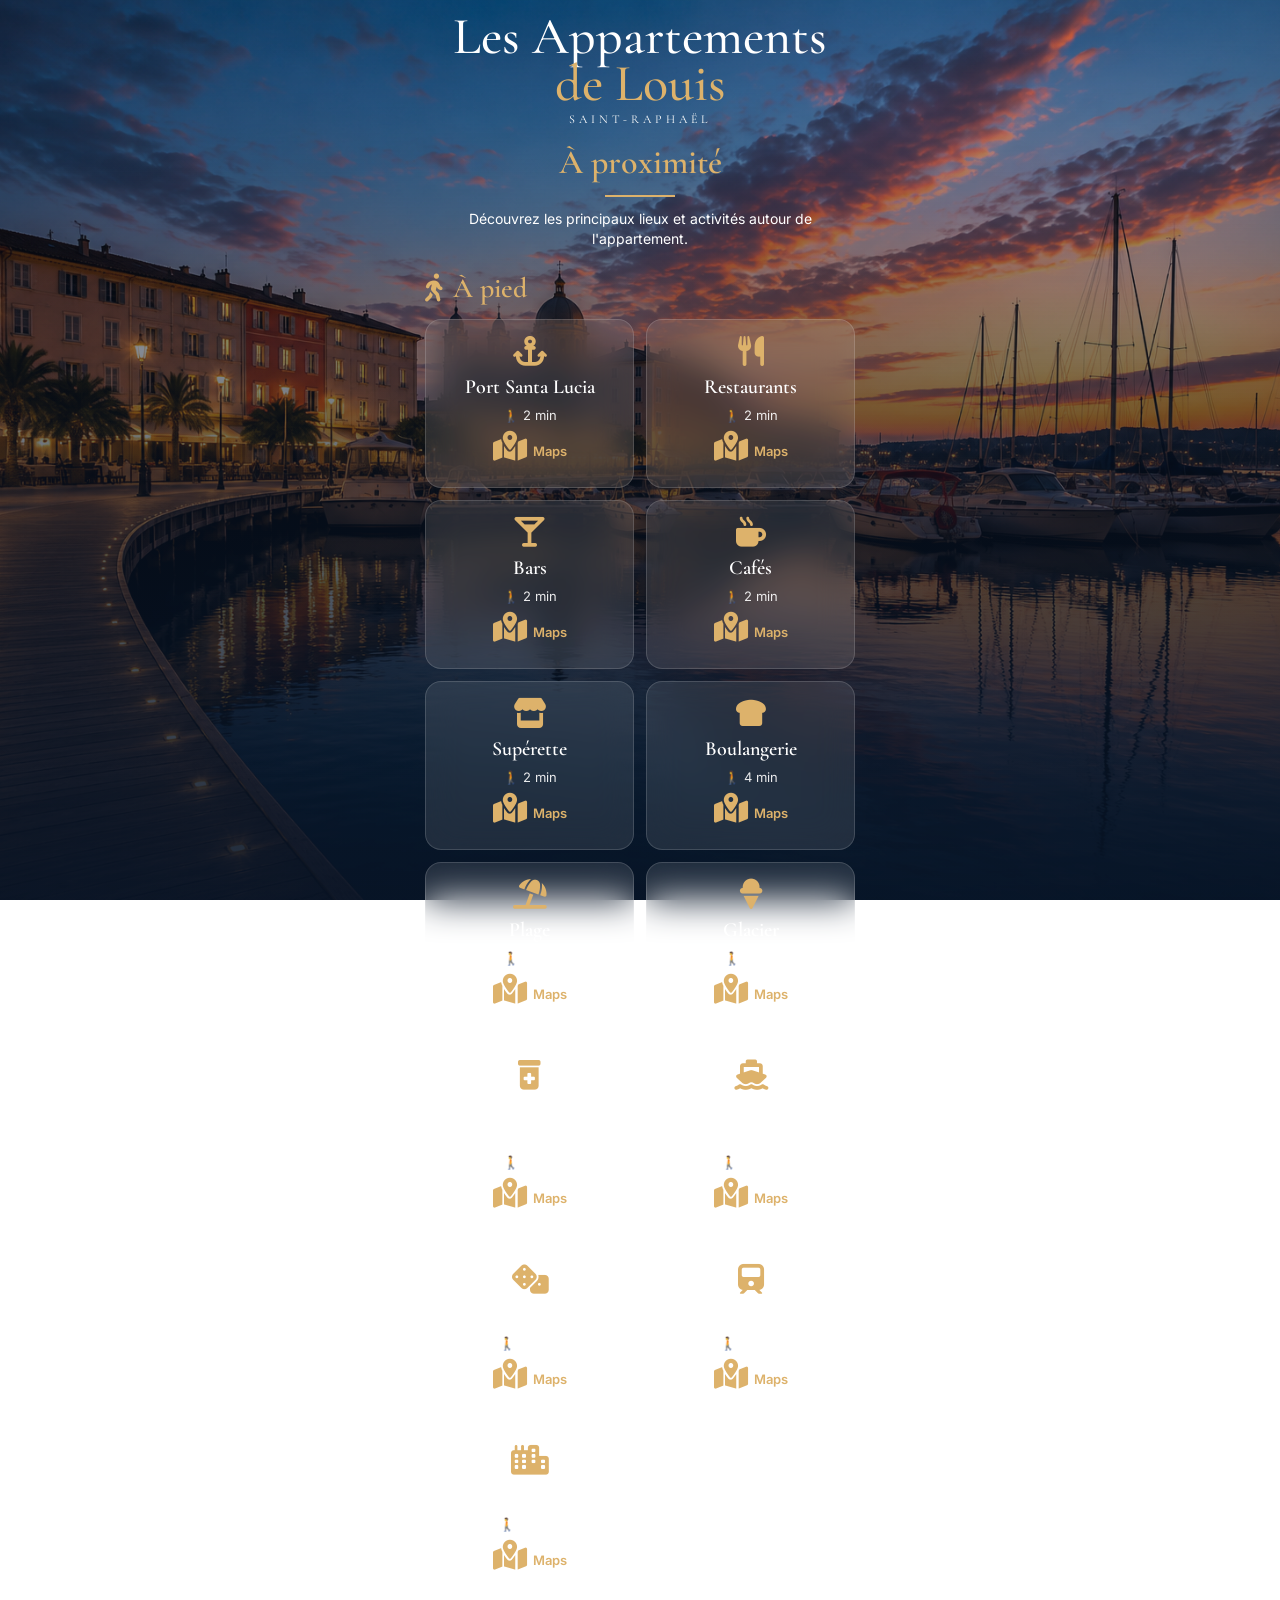
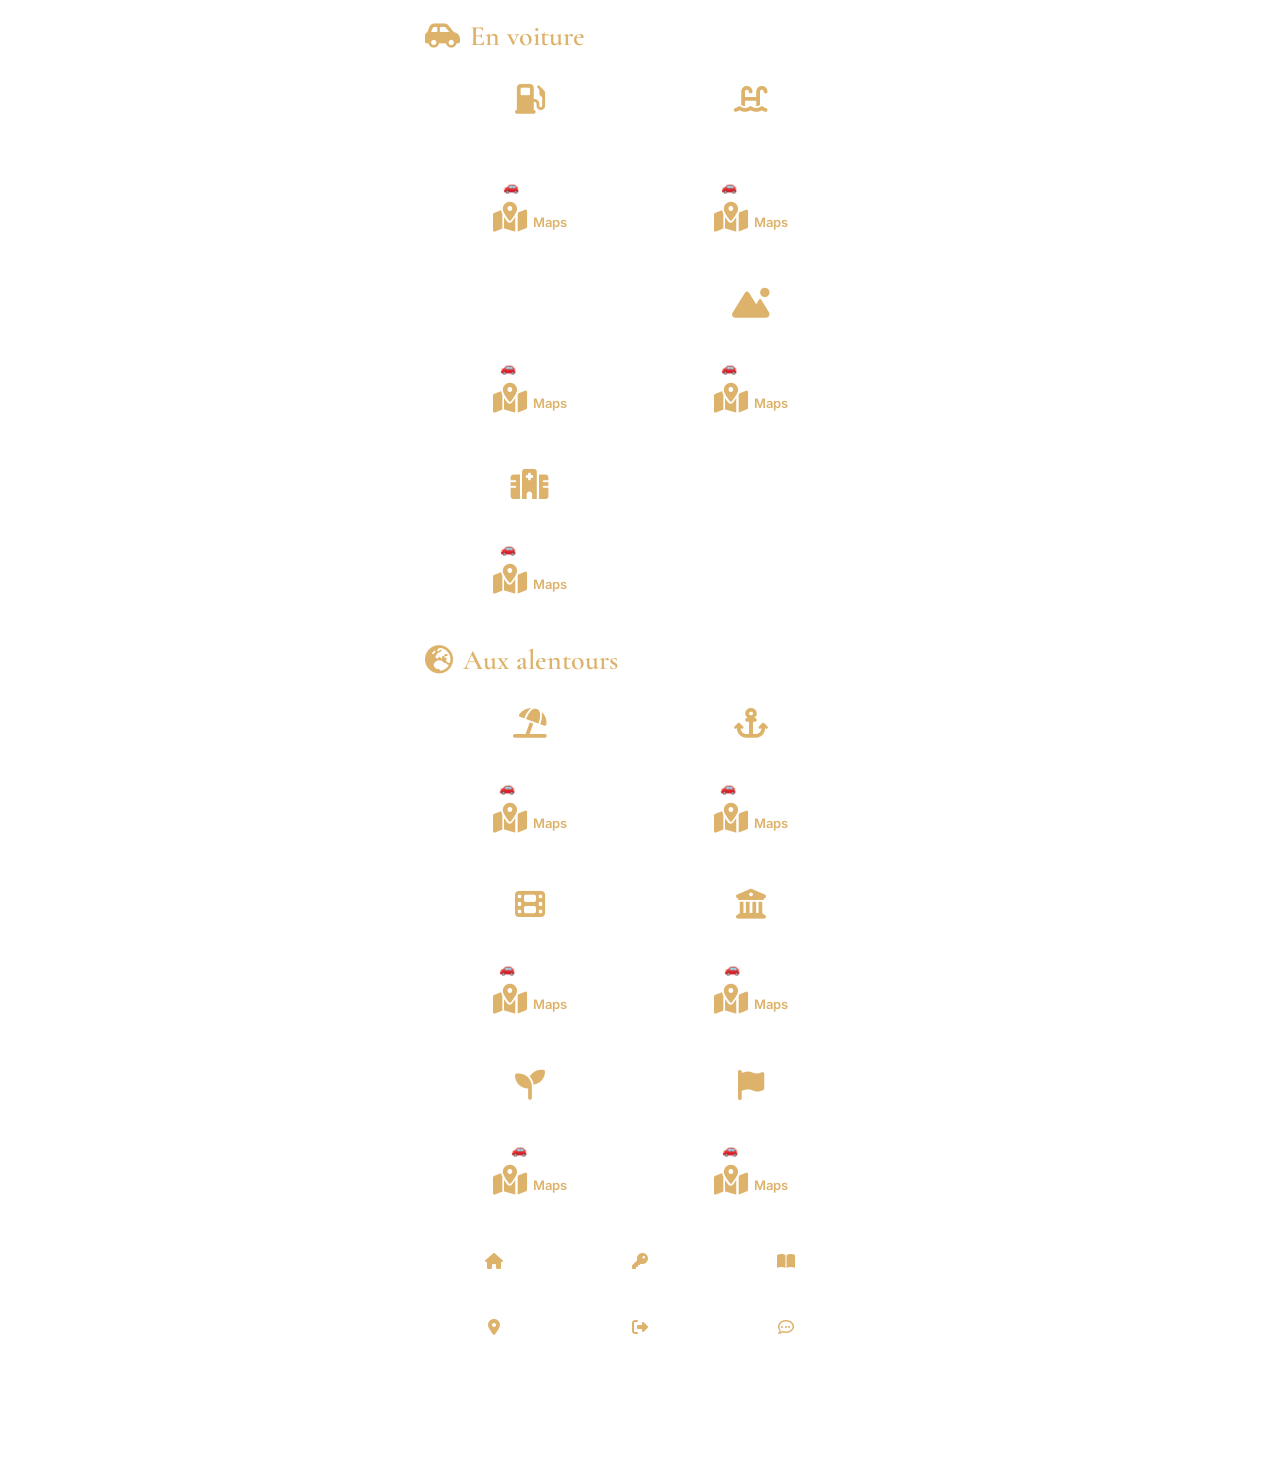
==== infos.html @ ccb54780 "Add files via upload" ====
<!DOCTYPE html>
<html lang="fr">

<head>

<meta charset="UTF-8">
<meta name="viewport" content="width=device-width,initial-scale=1.0">

<title>À proximité | Les Appartements de Louis</title>

<link rel="stylesheet" href="style.css">

<link rel="preconnect" href="https://fonts.googleapis.com">
<link rel="preconnect" href="https://fonts.gstatic.com" crossorigin>

<link href="https://fonts.googleapis.com/css2?family=Cormorant+Garamond:wght@400;500;600&family=Inter:wght@300;400;500;600;700&display=swap" rel="stylesheet">

<link rel="stylesheet"
href="https://cdnjs.cloudflare.com/ajax/libs/font-awesome/6.5.2/css/all.min.css">

<style>

.section-title{
display:flex;
align-items:center;
gap:10px;
margin:22px 0 14px;
font:600 28px "Cormorant Garamond",serif;
color:var(--gold);
}

.location-grid{
display:grid;
grid-template-columns:repeat(2,1fr);
gap:12px;
margin-bottom:22px;
}

.location-card{
display:flex;
flex-direction:column;
justify-content:space-between;
align-items:center;
text-align:center;
text-decoration:none;
color:#fff;
min-height:165px;
padding:16px 12px;
background:var(--glass);
backdrop-filter:blur(18px);
-webkit-backdrop-filter:blur(18px);
border:1px solid rgba(255,255,255,.15);
border-radius:16px;
transition:.20s;
}

.location-card:active{
transform:scale(.98);
}

.location-card i:first-child{
font-size:30px;
color:var(--gold);
margin-bottom:10px;
}

.location-card h4{
font:600 20px "Cormorant Garamond",serif;
line-height:1.15;
margin-bottom:8px;
}

.time{
margin-top:auto;
font-size:13px;
opacity:.9;
}

.maps{
display:flex;
align-items:center;
gap:6px;
margin-top:8px;
font-size:13px;
font-weight:600;
color:var(--gold);
}

.maps i{
font-size:14px;
color:var(--gold);
}

</style>

</head>

<body class="inner-page">

<div class="overlay"></div>

<main>

<div class="hero">

<div class="logo">

<h1>

<span class="white">Les Appartements</span><br>
<span class="gold">de Louis</span>

</h1>

<p>SAINT-RAPHAËL</p>

</div>

<section class="welcome">

<h2>À proximité</h2>

<div class="line"></div>

<p>

Découvrez les principaux lieux et activités autour de l'appartement.

</p>

</section>

<!-- ==========================================================
     À PIED
========================================================== -->

<h3 class="section-title">

<i class="fa-solid fa-person-walking"></i>

À pied

</h3>

<div class="location-grid">
  
  <a class="location-card"
href="https://www.google.com/maps/search/?api=1&query=Port+Santa+Lucia+Saint-Raphaël"
target="_blank">

<i class="fa-solid fa-anchor"></i>

<h4>Port Santa Lucia</h4>

<div class="time">🚶 2 min</div>

<div class="maps">
<i class="fa-solid fa-map-location-dot"></i>
Maps
</div>

</a>

<a class="location-card"
href="https://www.google.com/maps/search/?api=1&query=Restaurants+Port+Santa+Lucia+Saint-Raphaël"
target="_blank">

<i class="fa-solid fa-utensils"></i>

<h4>Restaurants</h4>

<div class="time">🚶 2 min</div>

<div class="maps">
<i class="fa-solid fa-map-location-dot"></i>
Maps
</div>

</a>

<a class="location-card"
href="https://www.google.com/maps/search/?api=1&query=Bars+Port+Santa+Lucia+Saint-Raphaël"
target="_blank">

<i class="fa-solid fa-martini-glass"></i>

<h4>Bars</h4>

<div class="time">🚶 2 min</div>

<div class="maps">
<i class="fa-solid fa-map-location-dot"></i>
Maps
</div>

</a>

<a class="location-card"
href="https://www.google.com/maps/search/?api=1&query=Cafés+Port+Santa+Lucia+Saint-Raphaël"
target="_blank">

<i class="fa-solid fa-mug-hot"></i>

<h4>Cafés</h4>

<div class="time">🚶 2 min</div>

<div class="maps">
<i class="fa-solid fa-map-location-dot"></i>
Maps
</div>

</a>

<a class="location-card"
href="https://www.google.com/maps/search/?api=1&query=Supérette+Port+Santa+Lucia+Saint-Raphaël"
target="_blank">

<i class="fa-solid fa-store"></i>

<h4>Supérette</h4>

<div class="time">🚶 2 min</div>

<div class="maps">
<i class="fa-solid fa-map-location-dot"></i>
Maps
</div>

</a>

<a class="location-card"
href="https://www.google.com/maps/search/?api=1&query=Boulangerie+Port+Santa+Lucia+Saint-Raphaël"
target="_blank">

<i class="fa-solid fa-bread-slice"></i>

<h4>Boulangerie</h4>

<div class="time">🚶 4 min</div>

<div class="maps">
<i class="fa-solid fa-map-location-dot"></i>
Maps
</div>

</a>

<a class="location-card"
href="https://www.google.com/maps/search/?api=1&query=Plage+Santa+Lucia+Saint-Raphaël"
target="_blank">

<i class="fa-solid fa-umbrella-beach"></i>

<h4>Plage</h4>

<div class="time">🚶 4 min</div>

<div class="maps">
<i class="fa-solid fa-map-location-dot"></i>
Maps
</div>

</a>

<a class="location-card"
href="https://www.google.com/maps/search/?api=1&query=Glacier+Port+Santa+Lucia+Saint-Raphaël"
target="_blank">

<i class="fa-solid fa-ice-cream"></i>

<h4>Glacier</h4>

<div class="time">🚶 4 min</div>

<div class="maps">
<i class="fa-solid fa-map-location-dot"></i>
Maps
</div>

</a>

<a class="location-card"
href="https://www.google.com/maps/search/?api=1&query=Pharmacie+Port+Santa+Lucia+Saint-Raphaël"
target="_blank">

<i class="fa-solid fa-prescription-bottle-medical"></i>

<h4>Pharmacie</h4>

<div class="time">🚶 6 min</div>

<div class="maps">
<i class="fa-solid fa-map-location-dot"></i>
Maps
</div>

</a>

<a class="location-card"
href="https://www.google.com/maps/search/?api=1&query=Embarcadère+Bateaux+Saint-Tropez+Saint-Raphaël"
target="_blank">

<i class="fa-solid fa-ship"></i>

<h4>Bateaux<br>Saint-Tropez</h4>

<div class="time">🚶 15 min</div>

<div class="maps">
<i class="fa-solid fa-map-location-dot"></i>
Maps
</div>

</a>

<a class="location-card"
href="https://www.google.com/maps/search/?api=1&query=Casino+Barrière+Saint-Raphaël"
target="_blank">

<i class="fa-solid fa-dice"></i>

<h4>Casino</h4>

<div class="time">🚶 20 min</div>

<div class="maps">
<i class="fa-solid fa-map-location-dot"></i>
Maps
</div>

</a>

<a class="location-card"
href="https://www.google.com/maps/search/?api=1&query=Gare+SNCF+Saint-Raphaël"
target="_blank">

<i class="fa-solid fa-train"></i>

<h4>Gare SNCF</h4>

<div class="time">🚶 20 min</div>

<div class="maps">
<i class="fa-solid fa-map-location-dot"></i>
Maps
</div>

</a>

<a class="location-card"
href="https://www.google.com/maps/search/?api=1&query=Centre-ville+Saint-Raphaël"
target="_blank">

<i class="fa-solid fa-city"></i>

<h4>Centre-ville</h4>

<div class="time">🚶 20 min</div>

<div class="maps">
<i class="fa-solid fa-map-location-dot"></i>
Maps
</div>

</a>

</div>

<!-- ==========================================================
     EN VOITURE
========================================================== -->

<h3 class="section-title">

<i class="fa-solid fa-car-side"></i>

En voiture

</h3>

<div class="location-grid">
  
  <a class="location-card"
href="https://www.google.com/maps/search/?api=1&query=50+Avenue+Commandant+Camille+Suzanne+83700+Saint-Raphaël"
target="_blank">

<i class="fa-solid fa-gas-pump"></i>

<h4>Hypermarché<br>+ Station</h4>

<div class="time">

🚗 5 min

</div>

<div class="maps">

<i class="fa-solid fa-map-location-dot"></i>

Maps

</div>

</a>

<a class="location-card"
href="https://www.google.com/maps/search/?api=1&query=Aqualand+Fréjus"
target="_blank">

<i class="fa-solid fa-water-ladder"></i>

<h4>Aqualand</h4>

<div class="time">

🚗 15 min

</div>

<div class="maps">

<i class="fa-solid fa-map-location-dot"></i>

Maps

</div>

</a>

<a class="location-card"
href="https://www.google.com/maps/search/?api=1&query=Luna+Park+Fréjus"
target="_blank">

<i class="fa-solid fa-ferris-wheel"></i>

<h4>Luna Park</h4>

<div class="time">

🚗 10 min

</div>

<div class="maps">

<i class="fa-solid fa-map-location-dot"></i>

Maps

</div>

</a>

<a class="location-card"
href="https://www.google.com/maps/search/?api=1&query=Massif+de+l'Estérel"
target="_blank">

<i class="fa-solid fa-mountain-sun"></i>

<h4>Massif de l'Estérel</h4>

<div class="time">

🚗 15 min

</div>

<div class="maps">

<i class="fa-solid fa-map-location-dot"></i>

Maps

</div>

</a>

<a class="location-card"
href="https://www.google.com/maps/search/?api=1&query=Centre+Hospitalier+Intercommunal+Fréjus+Saint-Raphaël"
target="_blank">

<i class="fa-solid fa-hospital"></i>

<h4>Hôpital</h4>

<div class="time">

🚗 15 min

</div>

<div class="maps">

<i class="fa-solid fa-map-location-dot"></i>

Maps

</div>

</a>

</div>

<!-- ==========================================================
     AUX ALENTOURS
========================================================== -->

<h3 class="section-title">

<i class="fa-solid fa-earth-europe"></i>

Aux alentours

</h3>

<div class="location-grid">

<a class="location-card"
href="https://www.google.com/maps/search/?api=1&query=Sainte-Maxime"
target="_blank">

<i class="fa-solid fa-umbrella-beach"></i>

<h4>Sainte-Maxime</h4>

<div class="time">

🚗 30 min

</div>

<div class="maps">

<i class="fa-solid fa-map-location-dot"></i>

Maps

</div>

</a>

<a class="location-card"
href="https://www.google.com/maps/search/?api=1&query=Saint-Tropez"
target="_blank">

<i class="fa-solid fa-anchor"></i>

<h4>Saint-Tropez</h4>

<div class="time">

🚗 50 min

</div>

<div class="maps">

<i class="fa-solid fa-map-location-dot"></i>

Maps

</div>

</a>

<a class="location-card"
href="https://www.google.com/maps/search/?api=1&query=Cannes"
target="_blank">

<i class="fa-solid fa-film"></i>

<h4>Cannes</h4>

<div class="time">

🚗 45 min

</div>

<div class="maps">

<i class="fa-solid fa-map-location-dot"></i>

Maps

</div>

</a>

<a class="location-card"
href="https://www.google.com/maps/search/?api=1&query=Monaco"
target="_blank">

<i class="fa-solid fa-building-columns"></i>

<h4>Monaco</h4>

<div class="time">

🚗 1 h 15

</div>

<div class="maps">

<i class="fa-solid fa-map-location-dot"></i>

Maps

</div>

</a>

<a class="location-card"
href="https://www.google.com/maps/search/?api=1&query=Grasse"
target="_blank">

<i class="fa-solid fa-seedling"></i>

<h4>Grasse</h4>

<div class="time">

🚗 1 h

</div>

<div class="maps">

<i class="fa-solid fa-map-location-dot"></i>

Maps

</div>

</a>

<a class="location-card"
href="https://www.google.com/maps/search/?api=1&query=Vintimille+Italie"
target="_blank">

<i class="fa-solid fa-flag"></i>

<h4>Italie</h4>

<div class="time">

🚗 1 h 30

</div>

<div class="maps">

<i class="fa-solid fa-map-location-dot"></i>

Maps

</div>

</a>

</div>

<!-- ==========================================================
     NAVIGATION
========================================================== -->

<div class="mini-navigation">

<a class="mini-nav" href="index.html">
<i class="fa-solid fa-house"></i>
<span>Accueil</span>
</a>

<a class="mini-nav" href="arrivee.html">
<i class="fa-solid fa-key"></i>
<span>Arrivée</span>
</a>

<a class="mini-nav" href="guide.html">
<i class="fa-solid fa-book-open"></i>
<span>Guide</span>
</a>

<a class="mini-nav" href="proximite.html">
<i class="fa-solid fa-location-dot"></i>
<span>À proximité</span>
</a>

<a class="mini-nav" href="depart.html">
<i class="fa-solid fa-right-from-bracket"></i>
<span>Départ</span>
</a>

<a class="mini-nav" href="assistance.html">
<i class="fa-regular fa-comment-dots"></i>
<span>Assistance</span>
</a>

</div>

<footer>

<h5>

LES APPARTEMENTS DE LOUIS

</h5>

<p>

Nous vous souhaitons un excellent séjour à Saint-Raphaël.

</p>

</footer>

</div>

</main>

<script>

document.querySelectorAll(".location-card").forEach(card=>{

card.addEventListener("touchstart",()=>{

card.style.transform="scale(.98)";

});

card.addEventListener("touchend",()=>{

setTimeout(()=>{

card.style.transform="scale(1)";

},120);

});

});

</script>

</body>

</html>
---- style.css ----
/* STYLE.CSS V9 - MOBILE OPTIMISÉ */

:root{
--gold:#ddb26b;
--glass:rgba(255,255,255,.10);
--radius:16px;
}

*{margin:0;padding:0;box-sizing:border-box}
html{scroll-behavior:smooth}

body{
font-family:'Inter',sans-serif;
color:#fff;
background:url("hero.png") center/cover no-repeat fixed;
min-height:100vh;
overflow-x:hidden;
}
body:not(.inner-page){overflow:hidden}
body.inner-page{overflow-y:auto}

.overlay{
position:fixed;
inset:0;
background:linear-gradient(to bottom,
rgba(8,20,38,.18),
rgba(8,20,38,.45),
rgba(8,20,38,.72),
rgba(8,20,38,.92));
}

main{
position:relative;
z-index:2;
display:flex;
justify-content:center;
padding:14px 14px 20px;
}

.hero{width:100%;max-width:430px}

.logo{text-align:center;margin-bottom:16px}
.logo h1{font:500 52px "Cormorant Garamond",serif;line-height:.9}
.logo p{margin-top:4px;font:12px "Cormorant Garamond",serif;letter-spacing:4px}
.white{color:#fff}
.gold{color:var(--gold)}

.welcome{text-align:center;margin-bottom:16px}
.welcome h2{font:600 34px "Cormorant Garamond",serif;color:var(--gold)}
.welcome h3{margin-top:8px;font-size:16px;font-weight:300}
.line{width:70px;height:2px;background:var(--gold);margin:12px auto}
.welcome p{font-size:14px;line-height:1.45}

.cards{
display:grid;
grid-template-columns:repeat(2,1fr);
gap:10px;
margin:18px 0;
}

.card,.info-card,.mini-nav{
background:var(--glass);
backdrop-filter:blur(18px);
-webkit-backdrop-filter:blur(18px);
border:1px solid rgba(255,255,255,.15);
border-radius:var(--radius);
}

.card{
min-height:82px;
padding:12px;
display:flex;
flex-direction:column;
justify-content:center;
align-items:center;
text-align:center;
text-decoration:none;
color:#fff;
}

.card i{font-size:22px;color:var(--gold);margin-bottom:6px}
.card h4{font:600 18px "Cormorant Garamond",serif}

.info-card{
margin-top:8px;
padding:10px;
}

.info-card h3{
display:flex;
align-items:center;
gap:8px;
font:600 22px "Cormorant Garamond",serif;
margin-bottom:10px;
}

.info-card p{
font-size:14px;
line-height:1.4;
opacity:.92;
}

.double-card{display:block}

.mini-card{
padding:8px;
margin-bottom:8px;
border-radius:14px;
background:rgba(255,255,255,.05);
border:1px solid rgba(255,255,255,.10);
text-align:center;
}

.mini-card h4{
font-size:16px;
margin:4px 0;
}

.access-code{
margin:6px 0;
padding:10px 8px;
font-size:22px;
font-weight:700;
letter-spacing:0;
white-space:nowrap;
overflow:hidden;
text-overflow:ellipsis;
background:linear-gradient(#efc980,#ddb26b);
color:#222;
border-radius:12px;
}

.warning{
margin-top:8px;
padding:8px;
font-size:13px;
font-weight:700;
background:rgba(221,178,107,.14);
border:1px solid rgba(221,178,107,.45);
border-radius:12px;
}

.steps{display:flex;flex-direction:column;gap:6px}
.step{display:flex;gap:8px;align-items:flex-start}
.step div{font-size:14px;font-weight:500;line-height:1.35}

.step-number{
width:22px;
height:22px;
border-radius:50%;
background:var(--gold);
color:#222;
font-size:13px;
font-weight:700;
display:flex;
align-items:center;
justify-content:center;
flex-shrink:0;
}

video{
width:100%;
height:170px;
object-fit:cover;
border-radius:12px;
margin-top:8px;
}

.button{
display:flex;
justify-content:center;
align-items:center;
gap:8px;
padding:12px;
margin-top:12px;
border-radius:15px;
background:linear-gradient(#efc980,#ddb26b);
color:#222;
font-size:15px;
font-weight:700;
text-decoration:none;
}

.mini-navigation{
display:grid;
grid-template-columns:repeat(3,1fr);
gap:8px;
margin-top:14px;
}

.mini-nav{
padding:8px 4px;
text-align:center;
text-decoration:none;
color:#fff;
}

.mini-nav i{display:block;color:var(--gold);margin-bottom:4px}
.mini-nav span{font-size:11px}

footer{
text-align:center;
margin-top:18px;
padding-bottom:18px;
}
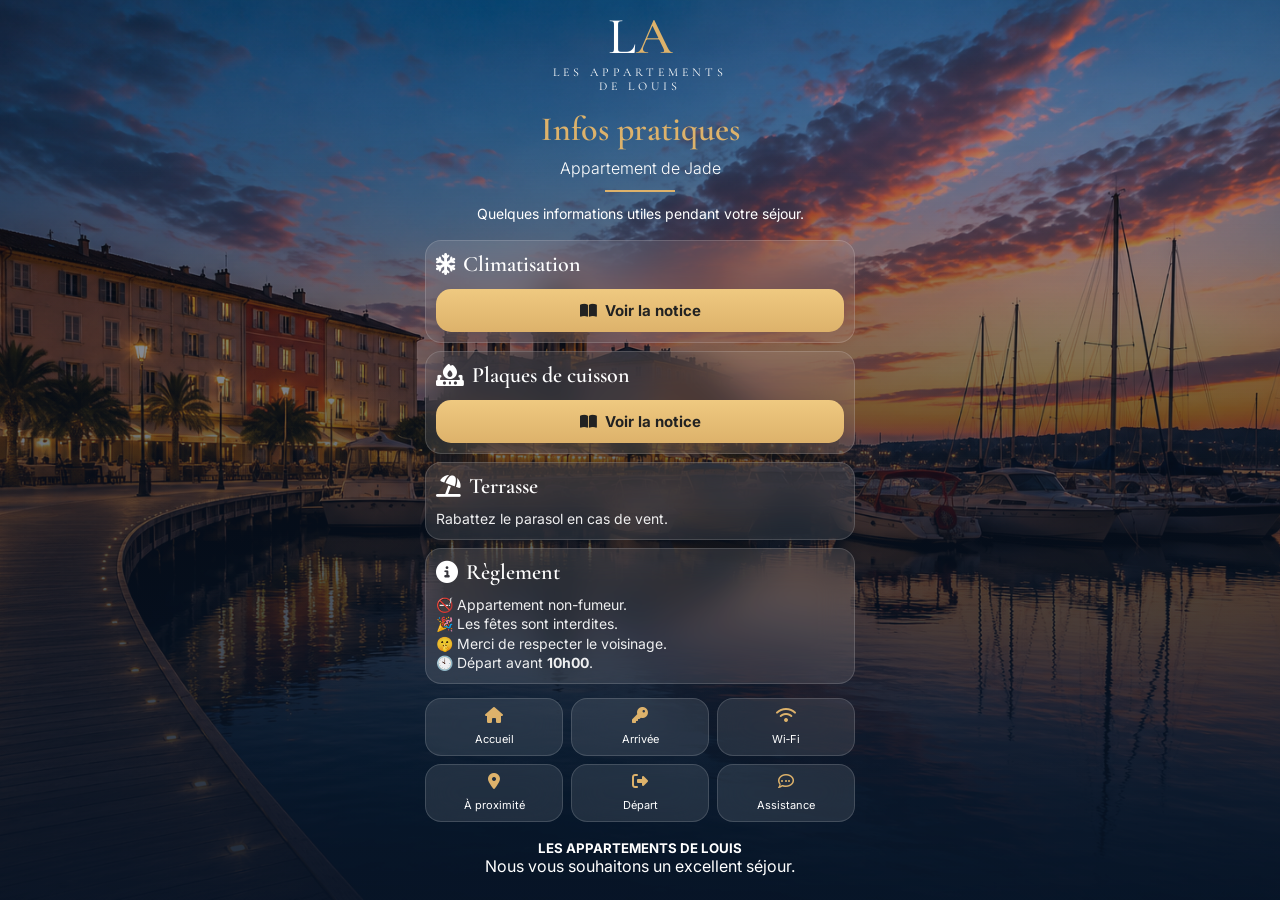
==== commit b1ac0620: "Update infos.html" ====
--- a/infos.html
+++ b/infos.html
@@ -1,98 +1,13 @@
 <!DOCTYPE html>
 <html lang="fr">
-
 <head>
-
 <meta charset="UTF-8">
-<meta name="viewport" content="width=device-width,initial-scale=1.0">
-
-<title>À proximité | Les Appartements de Louis</title>
+<meta name="viewport" content="width=device-width, initial-scale=1.0">
+<title>Infos pratiques | Appartement de Jade</title>
 
 <link rel="stylesheet" href="style.css">
-
-<link rel="preconnect" href="https://fonts.googleapis.com">
-<link rel="preconnect" href="https://fonts.gstatic.com" crossorigin>
-
-<link href="https://fonts.googleapis.com/css2?family=Cormorant+Garamond:wght@400;500;600&family=Inter:wght@300;400;500;600;700&display=swap" rel="stylesheet">
-
-<link rel="stylesheet"
-href="https://cdnjs.cloudflare.com/ajax/libs/font-awesome/6.5.2/css/all.min.css">
-
-<style>
-
-.section-title{
-display:flex;
-align-items:center;
-gap:10px;
-margin:22px 0 14px;
-font:600 28px "Cormorant Garamond",serif;
-color:var(--gold);
-}
-
-.location-grid{
-display:grid;
-grid-template-columns:repeat(2,1fr);
-gap:12px;
-margin-bottom:22px;
-}
-
-.location-card{
-display:flex;
-flex-direction:column;
-justify-content:space-between;
-align-items:center;
-text-align:center;
-text-decoration:none;
-color:#fff;
-min-height:165px;
-padding:16px 12px;
-background:var(--glass);
-backdrop-filter:blur(18px);
--webkit-backdrop-filter:blur(18px);
-border:1px solid rgba(255,255,255,.15);
-border-radius:16px;
-transition:.20s;
-}
-
-.location-card:active{
-transform:scale(.98);
-}
-
-.location-card i:first-child{
-font-size:30px;
-color:var(--gold);
-margin-bottom:10px;
-}
-
-.location-card h4{
-font:600 20px "Cormorant Garamond",serif;
-line-height:1.15;
-margin-bottom:8px;
-}
-
-.time{
-margin-top:auto;
-font-size:13px;
-opacity:.9;
-}
-
-.maps{
-display:flex;
-align-items:center;
-gap:6px;
-margin-top:8px;
-font-size:13px;
-font-weight:600;
-color:var(--gold);
-}
-
-.maps i{
-font-size:14px;
-color:var(--gold);
-}
-
-</style>
-
+<link href="https://fonts.googleapis.com/css2?family=Cormorant+Garamond:wght@400;600&family=Inter:wght@300;400;500;600;700&display=swap" rel="stylesheet">
+<link rel="stylesheet" href="https://cdnjs.cloudflare.com/ajax/libs/font-awesome/6.6.0/css/all.min.css">
 </head>
 
 <body class="inner-page">
@@ -100,651 +15,65 @@
 <div class="overlay"></div>
 
 <main>
-
-<div class="hero">
+<section class="hero">
 
 <div class="logo">
-
-<h1>
-
-<span class="white">Les Appartements</span><br>
-<span class="gold">de Louis</span>
-
-</h1>
-
-<p>SAINT-RAPHAËL</p>
-
+<h1><span class="white">L</span><span class="gold">A</span></h1>
+<p>LES APPARTEMENTS<br>DE LOUIS</p>
 </div>
 
 <section class="welcome">
+<h2>Infos pratiques</h2>
+<h3>Appartement de Jade</h3>
+<div class="line"></div>
+<p>Quelques informations utiles pendant votre séjour.</p>
+</section>
 
-<h2>À proximité</h2>
+<section class="info-card">
+<h3><i class="fa-solid fa-snowflake"></i> Climatisation</h3>
+<a href="notice-clim.jpg" class="button">
+<i class="fa-solid fa-book-open"></i>
+<span>Voir la notice</span>
+</a>
+</section>
 
-<div class="line"></div>
+<section class="info-card">
+<h3><i class="fa-solid fa-fire-burner"></i> Plaques de cuisson</h3>
+<a href="notice-plaques.jpg" class="button">
+<i class="fa-solid fa-book-open"></i>
+<span>Voir la notice</span>
+</a>
+</section>
 
-<p>
+<section class="info-card">
+<h3><i class="fa-solid fa-umbrella-beach"></i> Terrasse</h3>
+<p>Rabattez le parasol en cas de vent.</p>
+</section>
 
-Découvrez les principaux lieux et activités autour de l'appartement.
+<section class="info-card">
+<h3><i class="fa-solid fa-circle-info"></i> Règlement</h3>
+<p>🚭 Appartement non-fumeur.</p>
+<p>🎉 Les fêtes sont interdites.</p>
+<p>🤫 Merci de respecter le voisinage.</p>
+<p>🕙 Départ avant <strong>10h00</strong>.</p>
+</section>
 
-</p>
+<section class="mini-navigation">
+<a href="index.html" class="mini-nav"><i class="fa-solid fa-house"></i><span>Accueil</span></a>
+<a href="arrivee.html" class="mini-nav"><i class="fa-solid fa-key"></i><span>Arrivée</span></a>
+<a href="wifi.html" class="mini-nav"><i class="fa-solid fa-wifi"></i><span>Wi‑Fi</span></a>
+<a href="proximite.html" class="mini-nav"><i class="fa-solid fa-location-dot"></i><span>À proximité</span></a>
+<a href="depart.html" class="mini-nav"><i class="fa-solid fa-right-from-bracket"></i><span>Départ</span></a>
+<a href="assistance.html" class="mini-nav"><i class="fa-regular fa-comment-dots"></i><span>Assistance</span></a>
+</section>
+
+<footer>
+<h5>LES APPARTEMENTS DE LOUIS</h5>
+<p>Nous vous souhaitons un excellent séjour.</p>
+</footer>
 
 </section>
-
-<!-- ==========================================================
-     À PIED
-========================================================== -->
-
-<h3 class="section-title">
-
-<i class="fa-solid fa-person-walking"></i>
-
-À pied
-
-</h3>
-
-<div class="location-grid">
-  
-  <a class="location-card"
-href="https://www.google.com/maps/search/?api=1&query=Port+Santa+Lucia+Saint-Raphaël"
-target="_blank">
-
-<i class="fa-solid fa-anchor"></i>
-
-<h4>Port Santa Lucia</h4>
-
-<div class="time">🚶 2 min</div>
-
-<div class="maps">
-<i class="fa-solid fa-map-location-dot"></i>
-Maps
-</div>
-
-</a>
-
-<a class="location-card"
-href="https://www.google.com/maps/search/?api=1&query=Restaurants+Port+Santa+Lucia+Saint-Raphaël"
-target="_blank">
-
-<i class="fa-solid fa-utensils"></i>
-
-<h4>Restaurants</h4>
-
-<div class="time">🚶 2 min</div>
-
-<div class="maps">
-<i class="fa-solid fa-map-location-dot"></i>
-Maps
-</div>
-
-</a>
-
-<a class="location-card"
-href="https://www.google.com/maps/search/?api=1&query=Bars+Port+Santa+Lucia+Saint-Raphaël"
-target="_blank">
-
-<i class="fa-solid fa-martini-glass"></i>
-
-<h4>Bars</h4>
-
-<div class="time">🚶 2 min</div>
-
-<div class="maps">
-<i class="fa-solid fa-map-location-dot"></i>
-Maps
-</div>
-
-</a>
-
-<a class="location-card"
-href="https://www.google.com/maps/search/?api=1&query=Cafés+Port+Santa+Lucia+Saint-Raphaël"
-target="_blank">
-
-<i class="fa-solid fa-mug-hot"></i>
-
-<h4>Cafés</h4>
-
-<div class="time">🚶 2 min</div>
-
-<div class="maps">
-<i class="fa-solid fa-map-location-dot"></i>
-Maps
-</div>
-
-</a>
-
-<a class="location-card"
-href="https://www.google.com/maps/search/?api=1&query=Supérette+Port+Santa+Lucia+Saint-Raphaël"
-target="_blank">
-
-<i class="fa-solid fa-store"></i>
-
-<h4>Supérette</h4>
-
-<div class="time">🚶 2 min</div>
-
-<div class="maps">
-<i class="fa-solid fa-map-location-dot"></i>
-Maps
-</div>
-
-</a>
-
-<a class="location-card"
-href="https://www.google.com/maps/search/?api=1&query=Boulangerie+Port+Santa+Lucia+Saint-Raphaël"
-target="_blank">
-
-<i class="fa-solid fa-bread-slice"></i>
-
-<h4>Boulangerie</h4>
-
-<div class="time">🚶 4 min</div>
-
-<div class="maps">
-<i class="fa-solid fa-map-location-dot"></i>
-Maps
-</div>
-
-</a>
-
-<a class="location-card"
-href="https://www.google.com/maps/search/?api=1&query=Plage+Santa+Lucia+Saint-Raphaël"
-target="_blank">
-
-<i class="fa-solid fa-umbrella-beach"></i>
-
-<h4>Plage</h4>
-
-<div class="time">🚶 4 min</div>
-
-<div class="maps">
-<i class="fa-solid fa-map-location-dot"></i>
-Maps
-</div>
-
-</a>
-
-<a class="location-card"
-href="https://www.google.com/maps/search/?api=1&query=Glacier+Port+Santa+Lucia+Saint-Raphaël"
-target="_blank">
-
-<i class="fa-solid fa-ice-cream"></i>
-
-<h4>Glacier</h4>
-
-<div class="time">🚶 4 min</div>
-
-<div class="maps">
-<i class="fa-solid fa-map-location-dot"></i>
-Maps
-</div>
-
-</a>
-
-<a class="location-card"
-href="https://www.google.com/maps/search/?api=1&query=Pharmacie+Port+Santa+Lucia+Saint-Raphaël"
-target="_blank">
-
-<i class="fa-solid fa-prescription-bottle-medical"></i>
-
-<h4>Pharmacie</h4>
-
-<div class="time">🚶 6 min</div>
-
-<div class="maps">
-<i class="fa-solid fa-map-location-dot"></i>
-Maps
-</div>
-
-</a>
-
-<a class="location-card"
-href="https://www.google.com/maps/search/?api=1&query=Embarcadère+Bateaux+Saint-Tropez+Saint-Raphaël"
-target="_blank">
-
-<i class="fa-solid fa-ship"></i>
-
-<h4>Bateaux<br>Saint-Tropez</h4>
-
-<div class="time">🚶 15 min</div>
-
-<div class="maps">
-<i class="fa-solid fa-map-location-dot"></i>
-Maps
-</div>
-
-</a>
-
-<a class="location-card"
-href="https://www.google.com/maps/search/?api=1&query=Casino+Barrière+Saint-Raphaël"
-target="_blank">
-
-<i class="fa-solid fa-dice"></i>
-
-<h4>Casino</h4>
-
-<div class="time">🚶 20 min</div>
-
-<div class="maps">
-<i class="fa-solid fa-map-location-dot"></i>
-Maps
-</div>
-
-</a>
-
-<a class="location-card"
-href="https://www.google.com/maps/search/?api=1&query=Gare+SNCF+Saint-Raphaël"
-target="_blank">
-
-<i class="fa-solid fa-train"></i>
-
-<h4>Gare SNCF</h4>
-
-<div class="time">🚶 20 min</div>
-
-<div class="maps">
-<i class="fa-solid fa-map-location-dot"></i>
-Maps
-</div>
-
-</a>
-
-<a class="location-card"
-href="https://www.google.com/maps/search/?api=1&query=Centre-ville+Saint-Raphaël"
-target="_blank">
-
-<i class="fa-solid fa-city"></i>
-
-<h4>Centre-ville</h4>
-
-<div class="time">🚶 20 min</div>
-
-<div class="maps">
-<i class="fa-solid fa-map-location-dot"></i>
-Maps
-</div>
-
-</a>
-
-</div>
-
-<!-- ==========================================================
-     EN VOITURE
-========================================================== -->
-
-<h3 class="section-title">
-
-<i class="fa-solid fa-car-side"></i>
-
-En voiture
-
-</h3>
-
-<div class="location-grid">
-  
-  <a class="location-card"
-href="https://www.google.com/maps/search/?api=1&query=50+Avenue+Commandant+Camille+Suzanne+83700+Saint-Raphaël"
-target="_blank">
-
-<i class="fa-solid fa-gas-pump"></i>
-
-<h4>Hypermarché<br>+ Station</h4>
-
-<div class="time">
-
-🚗 5 min
-
-</div>
-
-<div class="maps">
-
-<i class="fa-solid fa-map-location-dot"></i>
-
-Maps
-
-</div>
-
-</a>
-
-<a class="location-card"
-href="https://www.google.com/maps/search/?api=1&query=Aqualand+Fréjus"
-target="_blank">
-
-<i class="fa-solid fa-water-ladder"></i>
-
-<h4>Aqualand</h4>
-
-<div class="time">
-
-🚗 15 min
-
-</div>
-
-<div class="maps">
-
-<i class="fa-solid fa-map-location-dot"></i>
-
-Maps
-
-</div>
-
-</a>
-
-<a class="location-card"
-href="https://www.google.com/maps/search/?api=1&query=Luna+Park+Fréjus"
-target="_blank">
-
-<i class="fa-solid fa-ferris-wheel"></i>
-
-<h4>Luna Park</h4>
-
-<div class="time">
-
-🚗 10 min
-
-</div>
-
-<div class="maps">
-
-<i class="fa-solid fa-map-location-dot"></i>
-
-Maps
-
-</div>
-
-</a>
-
-<a class="location-card"
-href="https://www.google.com/maps/search/?api=1&query=Massif+de+l'Estérel"
-target="_blank">
-
-<i class="fa-solid fa-mountain-sun"></i>
-
-<h4>Massif de l'Estérel</h4>
-
-<div class="time">
-
-🚗 15 min
-
-</div>
-
-<div class="maps">
-
-<i class="fa-solid fa-map-location-dot"></i>
-
-Maps
-
-</div>
-
-</a>
-
-<a class="location-card"
-href="https://www.google.com/maps/search/?api=1&query=Centre+Hospitalier+Intercommunal+Fréjus+Saint-Raphaël"
-target="_blank">
-
-<i class="fa-solid fa-hospital"></i>
-
-<h4>Hôpital</h4>
-
-<div class="time">
-
-🚗 15 min
-
-</div>
-
-<div class="maps">
-
-<i class="fa-solid fa-map-location-dot"></i>
-
-Maps
-
-</div>
-
-</a>
-
-</div>
-
-<!-- ==========================================================
-     AUX ALENTOURS
-========================================================== -->
-
-<h3 class="section-title">
-
-<i class="fa-solid fa-earth-europe"></i>
-
-Aux alentours
-
-</h3>
-
-<div class="location-grid">
-
-<a class="location-card"
-href="https://www.google.com/maps/search/?api=1&query=Sainte-Maxime"
-target="_blank">
-
-<i class="fa-solid fa-umbrella-beach"></i>
-
-<h4>Sainte-Maxime</h4>
-
-<div class="time">
-
-🚗 30 min
-
-</div>
-
-<div class="maps">
-
-<i class="fa-solid fa-map-location-dot"></i>
-
-Maps
-
-</div>
-
-</a>
-
-<a class="location-card"
-href="https://www.google.com/maps/search/?api=1&query=Saint-Tropez"
-target="_blank">
-
-<i class="fa-solid fa-anchor"></i>
-
-<h4>Saint-Tropez</h4>
-
-<div class="time">
-
-🚗 50 min
-
-</div>
-
-<div class="maps">
-
-<i class="fa-solid fa-map-location-dot"></i>
-
-Maps
-
-</div>
-
-</a>
-
-<a class="location-card"
-href="https://www.google.com/maps/search/?api=1&query=Cannes"
-target="_blank">
-
-<i class="fa-solid fa-film"></i>
-
-<h4>Cannes</h4>
-
-<div class="time">
-
-🚗 45 min
-
-</div>
-
-<div class="maps">
-
-<i class="fa-solid fa-map-location-dot"></i>
-
-Maps
-
-</div>
-
-</a>
-
-<a class="location-card"
-href="https://www.google.com/maps/search/?api=1&query=Monaco"
-target="_blank">
-
-<i class="fa-solid fa-building-columns"></i>
-
-<h4>Monaco</h4>
-
-<div class="time">
-
-🚗 1 h 15
-
-</div>
-
-<div class="maps">
-
-<i class="fa-solid fa-map-location-dot"></i>
-
-Maps
-
-</div>
-
-</a>
-
-<a class="location-card"
-href="https://www.google.com/maps/search/?api=1&query=Grasse"
-target="_blank">
-
-<i class="fa-solid fa-seedling"></i>
-
-<h4>Grasse</h4>
-
-<div class="time">
-
-🚗 1 h
-
-</div>
-
-<div class="maps">
-
-<i class="fa-solid fa-map-location-dot"></i>
-
-Maps
-
-</div>
-
-</a>
-
-<a class="location-card"
-href="https://www.google.com/maps/search/?api=1&query=Vintimille+Italie"
-target="_blank">
-
-<i class="fa-solid fa-flag"></i>
-
-<h4>Italie</h4>
-
-<div class="time">
-
-🚗 1 h 30
-
-</div>
-
-<div class="maps">
-
-<i class="fa-solid fa-map-location-dot"></i>
-
-Maps
-
-</div>
-
-</a>
-
-</div>
-
-<!-- ==========================================================
-     NAVIGATION
-========================================================== -->
-
-<div class="mini-navigation">
-
-<a class="mini-nav" href="index.html">
-<i class="fa-solid fa-house"></i>
-<span>Accueil</span>
-</a>
-
-<a class="mini-nav" href="arrivee.html">
-<i class="fa-solid fa-key"></i>
-<span>Arrivée</span>
-</a>
-
-<a class="mini-nav" href="guide.html">
-<i class="fa-solid fa-book-open"></i>
-<span>Guide</span>
-</a>
-
-<a class="mini-nav" href="proximite.html">
-<i class="fa-solid fa-location-dot"></i>
-<span>À proximité</span>
-</a>
-
-<a class="mini-nav" href="depart.html">
-<i class="fa-solid fa-right-from-bracket"></i>
-<span>Départ</span>
-</a>
-
-<a class="mini-nav" href="assistance.html">
-<i class="fa-regular fa-comment-dots"></i>
-<span>Assistance</span>
-</a>
-
-</div>
-
-<footer>
-
-<h5>
-
-LES APPARTEMENTS DE LOUIS
-
-</h5>
-
-<p>
-
-Nous vous souhaitons un excellent séjour à Saint-Raphaël.
-
-</p>
-
-</footer>
-
-</div>
-
 </main>
 
-<script>
-
-document.querySelectorAll(".location-card").forEach(card=>{
-
-card.addEventListener("touchstart",()=>{
-
-card.style.transform="scale(.98)";
-
-});
-
-card.addEventListener("touchend",()=>{
-
-setTimeout(()=>{
-
-card.style.transform="scale(1)";
-
-},120);
-
-});
-
-});
-
-</script>
-
 </body>
-
 </html>
